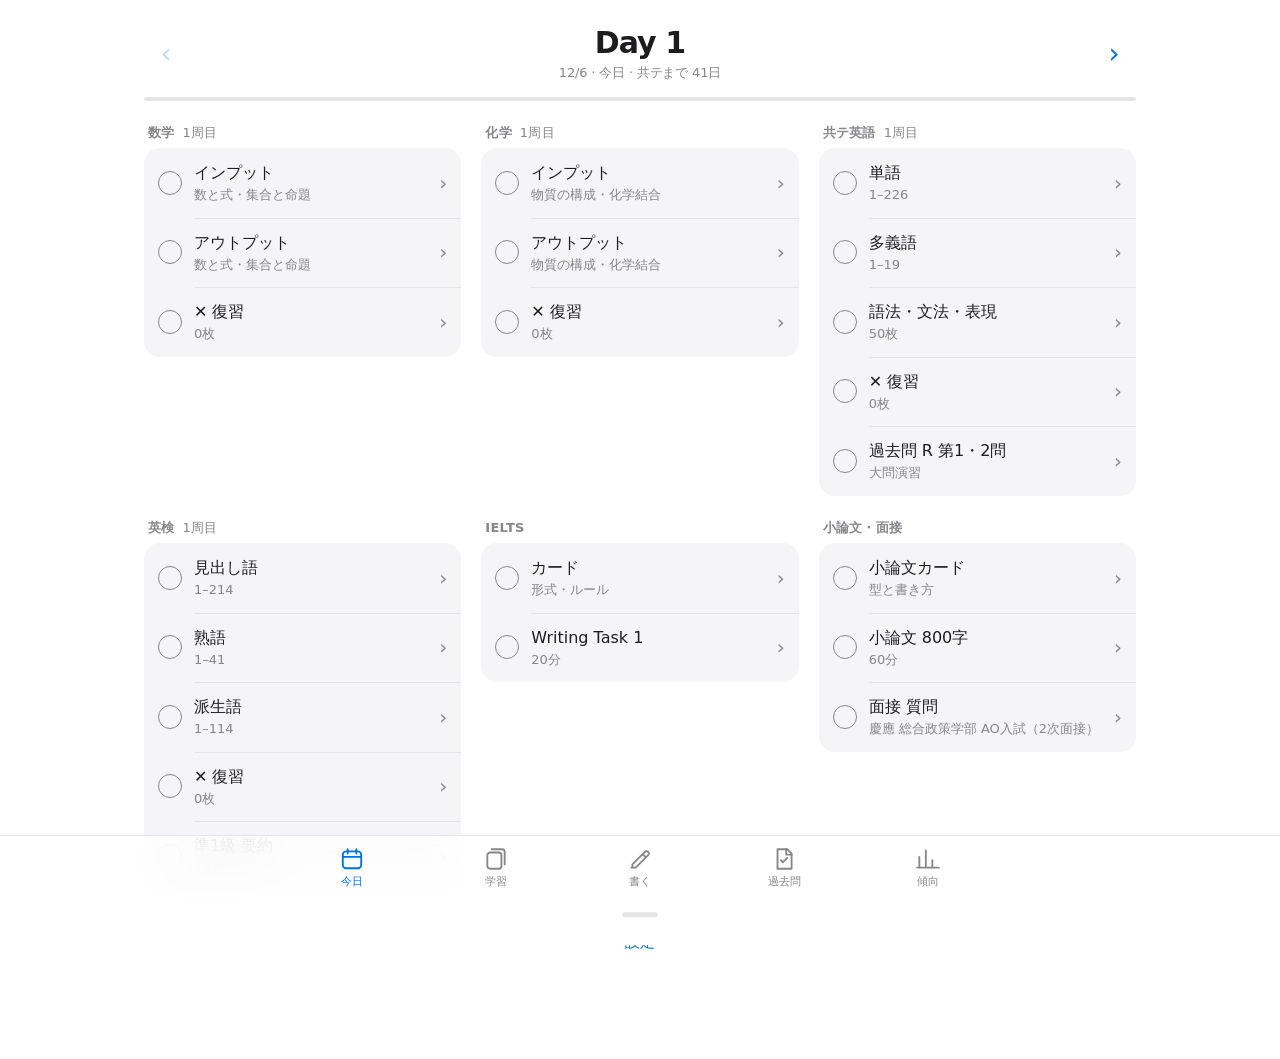
==== index.html @ 3d9c282c "Add 30-day study app: 共テ数学・化学・英語, 英検, IELTS, 小論文 - Daily plan with input/output tasks, ✕ review, pas" ====
<!DOCTYPE html>
<html lang="ja">
<head>
<meta charset="UTF-8">
<meta name="viewport" content="width=device-width,initial-scale=1,viewport-fit=cover">
<meta name="apple-mobile-web-app-capable" content="yes">
<meta name="mobile-web-app-capable" content="yes">
<meta name="apple-mobile-web-app-status-bar-style" content="default">
<meta name="theme-color" content="#ffffff" media="(prefers-color-scheme: light)">
<meta name="theme-color" content="#000000" media="(prefers-color-scheme: dark)">
<title>30日</title>
<link rel="icon" href="icon.svg" type="image/svg+xml">
<link rel="apple-touch-icon" href="icon.svg">
<link rel="manifest" href="manifest.webmanifest">
<link rel="stylesheet" href="style.css">
</head>
<body>

<main id="app">
  <section class="view on" id="v-today">
    <header class="top">
      <button class="nav-btn" id="dPrev" aria-label="前の日">‹</button>
      <div class="ttl">
        <div class="day" id="dTitle">Day 1</div>
        <div class="sub" id="dSub"></div>
      </div>
      <button class="nav-btn" id="dNext" aria-label="次の日">›</button>
    </header>
    <div class="meter"><i id="dBar"></i></div>
    <div id="plan"></div>
    <button class="link" id="openSet">設定</button>
  </section>

  <section class="view" id="v-learn">
    <header class="top plain"><div class="ttl"><div class="day">学習</div></div></header>
    <div class="seg" id="seg"></div>
    <div id="deckHead"></div>
    <ul class="list" id="units"></ul>
  </section>

  <section class="view" id="v-write">
    <header class="top plain"><div class="ttl"><div class="day">書く</div></div><div class="wtime" id="wTime"></div></header>
    <div class="seg" id="wChips"></div>
    <div class="wbox">
      <div class="wtheme"><textarea id="wTheme" rows="2" placeholder="テーマ・設問"></textarea><button class="chip" id="wRand">ランダム</button></div>
      <textarea id="wText" placeholder="本文"></textarea>
      <div class="wbar"><div class="wc" id="wCount"></div><button class="chip" id="wGuide">型</button><button class="chip" id="wTimer">タイマー</button></div>
      <div class="wtpl" id="wTpl">
        <div><b>小論文</b>①主張（設問の言い換え＋立場）→ ②理由 → ③具体例・根拠 → ④反論への配慮 → ⑤結論（再提示＋展望）</div>
        <div><b>要約</b>主張 → 根拠 → 結論を本文の順に、具体例は削る、言い換える</div>
        <div><b>意見論述</b>立場 → 理由1＋例 → 理由2＋例 → 結論</div>
        <div><b>IELTS T1</b>導入（言い換え）→ Overview → 詳細2段落</div>
        <div><b>IELTS T2</b>序論（言い換え＋立場）→ 本論2段落 → 結論</div>
      </div>
    </div>
    <div class="wact"><button class="btn" id="wNew">新規</button><button class="btn pri" id="wSave">保存</button></div>
    <h3 class="lh" id="wDraftsH">下書き</h3>
    <ul class="list" id="wDrafts"></ul>
  </section>

  <section class="view" id="v-past">
    <header class="top plain"><div class="ttl"><div class="day">過去問</div></div></header>
    <h3 class="lh">答え合わせ</h3>
    <ul class="list" id="keys"></ul>
    <h3 class="lh">手元の過去問・資料<label class="chip add">追加<input type="file" id="fAdd" accept="application/pdf,image/*" multiple hidden></label></h3>
    <ul class="list" id="files"></ul>
  </section>

  <section class="view" id="v-trend">
    <header class="top plain"><div class="ttl"><div class="day">傾向</div></div></header>
    <div class="seg" id="tseg"></div>
    <div id="trends"></div>
  </section>
</main>

<nav class="tabs" id="tabs">
  <button class="on" data-v="today"><svg viewBox="0 0 24 24"><rect x="3.5" y="5" width="17" height="15.5" rx="3"/><path d="M3.5 10h17M8 3v4M16 3v4"/></svg><span>今日</span></button>
  <button data-v="learn"><svg viewBox="0 0 24 24"><rect x="4" y="6" width="13" height="15" rx="2.5"/><path d="M8 3h9.5A2.5 2.5 0 0 1 20 5.5V17"/></svg><span>学習</span></button>
  <button data-v="write"><svg viewBox="0 0 24 24"><path d="M4 20h4L19.5 8.5a2.1 2.1 0 0 0-3-3L5 17v3zM14.5 7.5l2 2"/></svg><span>書く</span></button>
  <button data-v="past"><svg viewBox="0 0 24 24"><path d="M6 3h9l4 4v14H6z"/><path d="M14 3v5h5M9 13l2 2 4-4"/></svg><span>過去問</span></button>
  <button data-v="trend"><svg viewBox="0 0 24 24"><path d="M4 20V10M10 20V4M16 20v-7M22 20H2"/></svg><span>傾向</span></button>
</nav>

<!-- カード（アウトプット） -->
<div class="ov" id="ses">
  <div class="ov-top">
    <button class="x" data-close aria-label="閉じる">✕</button>
    <div class="ov-ttl" id="sTitle"></div>
    <div class="cnt" id="sCnt"></div>
  </div>
  <div class="meter thin"><i id="sBar"></i></div>
  <div class="stage">
    <div class="fc" id="fc" role="button" tabindex="0" aria-label="答えを表示">
      <div class="q" id="fq"></div>
      <div class="qx" id="fqx"></div>
      <div class="a" id="fa"></div>
      <div class="ax" id="fax"></div>
      <div class="hint" id="fhint">タップで答え</div>
    </div>
  </div>
  <div class="judge" id="judge">
    <button class="ng" id="bNg" aria-label="まだ">✕</button>
    <button class="ok" id="bOk" aria-label="できた">○</button>
  </div>
  <div class="result" id="result">
    <div class="res-num"><span class="o" id="rOk">0</span><span class="sl">/</span><span id="rAll">0</span></div>
    <div class="res-sub" id="rSub"></div>
    <button class="btn pri" id="rRetry">✕ だけもう一周</button>
    <button class="btn" data-close>閉じる</button>
  </div>
</div>

<!-- インプット（一覧） -->
<div class="ov" id="inp">
  <div class="ov-top">
    <button class="x" data-close aria-label="閉じる">✕</button>
    <div class="ov-ttl" id="iTitle"></div>
    <button class="chip" id="iHide">隠す</button>
  </div>
  <ol class="ilist" id="iList"></ol>
  <div class="ov-foot"><button class="btn pri" id="iDone">インプット完了</button></div>
</div>

<!-- タイマー -->
<div class="ov" id="tmr">
  <div class="ov-top">
    <button class="x" data-close aria-label="閉じる">✕</button>
    <div class="ov-ttl" id="tTitle"></div>
    <div class="cnt"></div>
  </div>
  <div class="tm-wrap">
    <svg class="tm-ring" viewBox="0 0 120 120"><circle cx="60" cy="60" r="54" class="bg"/><circle cx="60" cy="60" r="54" class="fg" id="tRing"/></svg>
    <div class="tm-num" id="tNum">00:00</div>
  </div>
  <div class="tm-btns">
    <button class="btn" id="tReset">リセット</button>
    <button class="btn pri" id="tGo">開始</button>
  </div>
  <div class="ov-foot"><button class="btn" id="tDone">完了にする</button></div>
</div>

<!-- マークシート -->
<div class="ov" id="mark">
  <div class="ov-top">
    <button class="x" data-close aria-label="閉じる">✕</button>
    <div class="ov-ttl" id="mTitle"></div>
    <button class="chip" id="mTimer">タイマー</button>
  </div>
  <div class="mscore" id="mScore"></div>
  <ol class="mlist" id="mList"></ol>
  <div class="ov-foot two"><button class="btn" id="mClear">クリア</button><button class="btn pri" id="mGrade">採点</button></div>
</div>

<button class="pill" id="pill"></button>
<div id="toast"></div>

<!-- シート -->
<div class="sheet-bg" id="sheetBg"></div>
<div class="sheet" id="sheet"></div>


<script src="haptic.js"></script>
<script src="data.js"></script>
<script src="en-data.js"></script>
<script src="trends.js"></script>
<script src="app.js"></script>
</body>
</html>
---- style.css ----
*{margin:0;padding:0;box-sizing:border-box;-webkit-tap-highlight-color:transparent}
:root{
  --bg:#fff;--ink:#1d1d1f;--mute:#86868b;--line:#e5e5e7;--paper:#f5f5f7;--card:#fff;
  --accent:#0071e3;--good:#34c759;--bad:#ff3b30;--blur:rgba(255,255,255,.82);
  --shadow:0 10px 30px rgba(0,0,0,.08),0 0 0 .5px rgba(0,0,0,.06);
  --spring:cubic-bezier(.2,.8,.2,1);
  --font:-apple-system,BlinkMacSystemFont,"SF Pro Text","Hiragino Sans","Hiragino Kaku Gothic ProN","Noto Sans JP",system-ui,sans-serif;
}
@media (prefers-color-scheme:dark){:root:not([data-theme="light"]){
  --bg:#000;--ink:#f5f5f7;--mute:#8e8e93;--line:#2c2c2e;--paper:#1c1c1e;--card:#1c1c1e;
  --accent:#0a84ff;--good:#30d158;--bad:#ff453a;--blur:rgba(22,22,24,.8);
  --shadow:0 10px 30px rgba(0,0,0,.5),0 0 0 .5px rgba(255,255,255,.08);
}}
:root[data-theme="dark"]{
  --bg:#000;--ink:#f5f5f7;--mute:#8e8e93;--line:#2c2c2e;--paper:#1c1c1e;--card:#1c1c1e;
  --accent:#0a84ff;--good:#30d158;--bad:#ff453a;--blur:rgba(22,22,24,.8);
  --shadow:0 10px 30px rgba(0,0,0,.5),0 0 0 .5px rgba(255,255,255,.08);
}
html{font-size:17px;-webkit-text-size-adjust:100%}
body{background:var(--bg);color:var(--ink);font-family:var(--font);line-height:1.5;letter-spacing:-.01em;-webkit-font-smoothing:antialiased;overscroll-behavior-y:none}
button{font:inherit;color:inherit;background:none;border:0;cursor:pointer}
#app{max-width:560px;margin:0 auto;padding:max(env(safe-area-inset-top),16px) 16px calc(96px + env(safe-area-inset-bottom))}
.view{display:none}.view.on{display:block;animation:fade .35s var(--spring)}
@keyframes fade{from{opacity:0;transform:translateY(8px)}to{opacity:1;transform:none}}

/* header */
.top{display:flex;align-items:center;gap:8px;padding:10px 0 14px}
.top .ttl{flex:1;text-align:center}
.top.plain .ttl{text-align:left}
.day{font-size:30px;font-weight:700;letter-spacing:-.03em;line-height:1.1;font-variant-numeric:tabular-nums}
.sub{font-size:13px;color:var(--mute);margin-top:4px;font-variant-numeric:tabular-nums}
.nav-btn{width:44px;height:44px;border-radius:50%;font-size:28px;font-weight:300;color:var(--accent);display:grid;place-items:center}
.nav-btn:active{background:var(--paper)}
.nav-btn:disabled{opacity:.25}
.meter{height:4px;border-radius:2px;background:var(--line);overflow:hidden;margin-bottom:22px}
.meter i{display:block;height:100%;width:0;background:var(--accent);border-radius:2px;transition:width .5s var(--spring)}
.meter.thin{margin:0 16px}

/* plan */
.grp{margin-bottom:22px}
.grp h3{display:flex;align-items:baseline;gap:8px;font-size:13px;font-weight:600;color:var(--mute);padding:0 4px 6px;letter-spacing:.02em}
.grp h3 span{font-weight:500}
.box{background:var(--paper);border-radius:16px;overflow:hidden}
.task{display:flex;align-items:center;gap:12px;padding:13px 14px;min-height:56px;cursor:pointer;position:relative}
.task+.task::before{content:"";position:absolute;top:0;left:50px;right:0;height:.5px;background:var(--line)}
.task:active{background:var(--line)}
.ck{flex:0 0 24px;width:24px;height:24px;border-radius:50%;border:1.6px solid var(--mute);display:grid;place-items:center;transition:all .25s var(--spring)}
.ck::after{content:"";width:6px;height:11px;border:solid #fff;border-width:0 2.2px 2.2px 0;transform:rotate(45deg) translate(-1px,-1px) scale(0);transition:transform .25s var(--spring)}
.task.done .ck{background:var(--good);border-color:var(--good)}
.task.done .ck::after{transform:rotate(45deg) translate(-1px,-1px) scale(1)}
.task .tx{flex:1;min-width:0}
.task b{display:block;font-weight:500;font-size:16px}
.task small{display:block;font-size:13px;color:var(--mute);white-space:nowrap;overflow:hidden;text-overflow:ellipsis}
.task.done b{color:var(--mute)}
.task .go{color:var(--mute);font-size:20px;font-weight:300}
.task .tag{font-size:12px;color:var(--accent);font-weight:600;font-variant-numeric:tabular-nums}
.link{display:block;margin:8px auto 0;color:var(--accent);font-size:15px;padding:10px 16px}
.empty{color:var(--mute);text-align:center;padding:40px 0;font-size:15px}

/* learn */
.seg{display:flex;gap:6px;overflow-x:auto;scrollbar-width:none;margin:0 -16px 16px;padding:0 16px}
.seg::-webkit-scrollbar{display:none}
.seg button{flex:0 0 auto;padding:8px 14px;border-radius:999px;background:var(--paper);font-size:15px;font-weight:500;white-space:nowrap}
.seg button.on{background:var(--ink);color:var(--bg)}
.dh{display:flex;gap:8px;margin-bottom:14px}
.dh button{flex:1;background:var(--paper);border-radius:14px;padding:12px 8px;text-align:center}
.dh button b{display:block;font-size:20px;font-weight:600;font-variant-numeric:tabular-nums}
.dh button small{font-size:12px;color:var(--mute)}
.dh button:active{background:var(--line)}
.list{list-style:none;background:var(--paper);border-radius:16px;overflow:hidden}
.list li{padding:12px 14px;cursor:pointer;position:relative}
.list li+li::before{content:"";position:absolute;top:0;left:14px;right:0;height:.5px;background:var(--line)}
.list li:active{background:var(--line)}
.list .row{display:flex;align-items:baseline;gap:8px}
.list .nm{flex:1;font-size:16px;font-weight:500;min-width:0;overflow:hidden;text-overflow:ellipsis;white-space:nowrap}
.list .mt{font-size:12px;color:var(--mute);font-variant-numeric:tabular-nums;white-space:nowrap}
.list .mt .n{color:var(--bad)}
.bar{height:3px;border-radius:2px;background:var(--line);margin-top:8px;overflow:hidden}
.bar i{display:block;height:100%;background:var(--good);border-radius:2px}

/* trends */
.tr{background:var(--paper);border-radius:16px;padding:16px;margin-bottom:14px}
.tr h4{font-size:18px;font-weight:700;letter-spacing:-.02em}
.tr .ts{font-size:13px;color:var(--mute);margin:2px 0 10px}
.tr table{width:100%;border-collapse:collapse;font-size:14px}
.tr td{padding:7px 0;border-top:.5px solid var(--line);vertical-align:top}
.tr td.k{width:4.6em;color:var(--accent);font-weight:600;white-space:nowrap}
.tr td.p{text-align:right;color:var(--mute);white-space:nowrap;padding-left:8px;font-variant-numeric:tabular-nums}
.tr ul{list-style:none;margin-top:10px}
.tr li{font-size:13px;padding:3px 0 3px 14px;position:relative}
.tr li::before{content:"";position:absolute;left:2px;top:.75em;width:5px;height:5px;border-radius:50%;background:var(--accent)}

/* tabs */
.tabs{position:fixed;left:0;right:0;bottom:0;z-index:20;display:flex;justify-content:center;gap:4px;padding:6px 12px calc(6px + env(safe-area-inset-bottom));background:var(--blur);-webkit-backdrop-filter:blur(20px) saturate(1.8);backdrop-filter:blur(20px) saturate(1.8);border-top:.5px solid var(--line)}
.tabs button{flex:0 1 120px;display:flex;flex-direction:column;align-items:center;gap:2px;padding:4px 0;color:var(--mute);font-size:11px;font-weight:500}
.tabs svg{width:26px;height:26px;fill:none;stroke:currentColor;stroke-width:1.7;stroke-linecap:round;stroke-linejoin:round}
.tabs button.on{color:var(--accent)}

/* overlays */
.ov{position:fixed;inset:0;z-index:40;background:var(--bg);display:flex;flex-direction:column;padding-top:env(safe-area-inset-top);padding-bottom:env(safe-area-inset-bottom);transform:translateY(100%);transition:transform .45s var(--spring);visibility:hidden}
.ov.on{transform:none;visibility:visible}
.ov-top{display:flex;align-items:center;gap:8px;padding:10px 12px;max-width:560px;width:100%;margin:0 auto}
.ov-ttl{flex:1;text-align:center;font-weight:600;font-size:15px;white-space:nowrap;overflow:hidden;text-overflow:ellipsis}
.x{width:40px;height:40px;border-radius:50%;background:var(--paper);font-size:15px;color:var(--mute)}
.cnt{min-width:40px;text-align:right;font-size:13px;color:var(--mute);font-variant-numeric:tabular-nums}
.chip{padding:7px 12px;border-radius:999px;background:var(--paper);font-size:14px;font-weight:500}
.chip.on{background:var(--ink);color:var(--bg)}
.ov-foot{padding:12px 16px;max-width:560px;width:100%;margin:0 auto}
.btn{display:block;width:100%;padding:15px;border-radius:14px;background:var(--paper);font-size:17px;font-weight:600}
.btn.pri{background:var(--accent);color:#fff}
.btn:active{transform:scale(.98);opacity:.9}

/* flash card */
.stage{flex:1;display:flex;align-items:center;justify-content:center;padding:16px;max-width:560px;width:100%;margin:0 auto;min-height:0}
.fc{width:100%;min-height:min(56vh,420px);max-height:100%;overflow:auto;background:var(--card);border-radius:24px;box-shadow:var(--shadow);padding:28px 22px;display:flex;flex-direction:column;justify-content:center;text-align:center;cursor:pointer;touch-action:pan-y;user-select:none;-webkit-user-select:none;transition:transform .35s var(--spring),opacity .25s}
.fc .q{font-size:24px;font-weight:600;line-height:1.35;letter-spacing:-.02em;word-break:break-word}
.fc.en .q{font-size:32px}
.fc .qx,.fc .ax{font-size:15px;color:var(--mute);margin-top:12px;line-height:1.55}
.fc .qx mark,.fc .ax mark{background:none;color:var(--accent);font-weight:600}
.fc .a{font-size:20px;font-weight:500;margin-top:22px;color:var(--accent);line-height:1.45;opacity:0;transform:translateY(10px);transition:all .35s var(--spring)}
.fc .ax{opacity:0;transition:opacity .35s}
.fc.show .a,.fc.show .ax{opacity:1;transform:none}
.fc .hint{font-size:12px;color:var(--mute);margin-top:26px}
.fc.show .hint{display:none}
.fc.sw-l{transform:translateX(-30px) rotate(-3deg);opacity:.4}
.fc.sw-r{transform:translateX(30px) rotate(3deg);opacity:.4}
.judge{display:flex;justify-content:center;gap:40px;padding:8px 0 24px;transition:opacity .25s}
.judge.off{opacity:.25;pointer-events:none}
.judge button{width:76px;height:76px;border-radius:50%;font-size:30px;font-weight:600;display:grid;place-items:center}
.judge .ng{color:var(--bad);background:color-mix(in srgb,var(--bad) 12%,transparent)}
.judge .ok{color:var(--good);background:color-mix(in srgb,var(--good) 14%,transparent)}
.judge button:active{transform:scale(.92)}
.result{display:none;flex:1;flex-direction:column;justify-content:center;gap:12px;padding:24px 16px;max-width:560px;width:100%;margin:0 auto}
#ses.end .stage,#ses.end .judge{display:none}
#ses.end .result{display:flex}
.res-num{text-align:center;font-size:64px;font-weight:200;letter-spacing:-.04em;font-variant-numeric:tabular-nums}
.res-num .o{color:var(--good);font-weight:300}
.res-num .sl{color:var(--mute);margin:0 4px}
.res-sub{text-align:center;color:var(--mute);margin-bottom:20px}

/* input list */
.ilist{flex:1;overflow:auto;list-style:none;padding:4px 16px 16px;max-width:560px;width:100%;margin:0 auto;-webkit-overflow-scrolling:touch}
.ilist li{padding:12px 4px;border-bottom:.5px solid var(--line);cursor:pointer}
.ilist .iq{font-size:15px;font-weight:500}
.ilist .ia{font-size:15px;color:var(--accent);margin-top:2px;transition:opacity .2s}
.ilist .ix{font-size:13px;color:var(--mute);margin-top:4px}
.ilist .ix mark{background:none;color:var(--accent);font-weight:600}
.ilist.hide li:not(.open) .ia{opacity:0}
.ilist.hide li:not(.open) .ix{display:none}

/* timer */
.tm-wrap{position:relative;width:min(72vw,300px);aspect-ratio:1;margin:auto}
.tm-ring{width:100%;height:100%;transform:rotate(-90deg)}
.tm-ring circle{fill:none;stroke-width:5}
.tm-ring .bg{stroke:var(--line)}
.tm-ring .fg{stroke:var(--accent);stroke-linecap:round;stroke-dasharray:339.3;transition:stroke-dashoffset .4s linear}
.tm-num{position:absolute;inset:0;display:grid;place-items:center;font-size:clamp(44px,15vw,64px);font-weight:200;font-variant-numeric:tabular-nums;letter-spacing:-.03em}
.tm-btns{display:flex;gap:12px;padding:0 16px;max-width:560px;width:100%;margin:0 auto}
.pill{position:fixed;top:calc(env(safe-area-inset-top) + 8px);left:50%;transform:translate(-50%,-80px);z-index:30;padding:8px 16px;border-radius:999px;background:var(--ink);color:var(--bg);font-size:14px;font-weight:600;font-variant-numeric:tabular-nums;transition:transform .45s var(--spring);box-shadow:var(--shadow)}
.pill.on{transform:translate(-50%,0)}

/* sheet */
.sheet-bg{position:fixed;inset:0;z-index:50;background:rgba(0,0,0,.3);opacity:0;pointer-events:none;transition:opacity .3s}
.sheet-bg.on{opacity:1;pointer-events:auto}
.sheet{position:fixed;left:0;right:0;bottom:0;z-index:51;max-width:560px;margin:0 auto;background:var(--bg);border-radius:20px 20px 0 0;padding:10px 16px calc(16px + env(safe-area-inset-bottom));transform:translateY(105%);transition:transform .4s var(--spring);max-height:86vh;overflow:auto}
.sheet.on{transform:none}
.sheet::before{content:"";display:block;width:36px;height:5px;border-radius:3px;background:var(--line);margin:0 auto 12px}
.sheet h5{font-size:17px;font-weight:600;text-align:center;margin-bottom:4px}
.sheet .sm{font-size:13px;color:var(--mute);text-align:center;margin-bottom:14px}
.sheet .btn{margin-top:8px}
.sheet .btn.danger{color:var(--bad)}
.opt{display:flex;align-items:center;justify-content:space-between;padding:12px 2px;border-bottom:.5px solid var(--line);font-size:16px}
.opt input[type=date]{font:inherit;color:var(--ink);background:var(--paper);border:0;border-radius:8px;padding:6px 8px}
.tg{position:relative;width:51px;height:31px;border-radius:16px;background:var(--line);transition:background .25s;flex:0 0 51px}
.tg::after{content:"";position:absolute;top:2px;left:2px;width:27px;height:27px;border-radius:50%;background:#fff;box-shadow:0 2px 4px rgba(0,0,0,.2);transition:transform .25s var(--spring)}
.tg.on{background:var(--good)}
.tg.on::after{transform:translateX(20px)}

#hap{position:fixed;left:-100px;top:0;opacity:0;pointer-events:none;width:1px;height:1px;overflow:hidden}
@media (min-width:700px){.fc .q{font-size:28px}.fc.en .q{font-size:38px}}

/* lists headers */
.lh{display:flex;align-items:center;gap:8px;font-size:13px;font-weight:600;color:var(--mute);padding:18px 4px 6px}
.lh .chip{margin-left:auto;color:var(--accent);cursor:pointer}
.list li.gh{cursor:default;font-size:12px;font-weight:600;color:var(--mute);background:var(--bg);padding:14px 4px 4px}
.list li.gh::before,.list li.gh+li::before{display:none}
.list li.nil{cursor:default;text-align:center}
.list:empty{display:none}

/* write */
.top .wtime{font-size:17px;font-weight:600;color:var(--accent);font-variant-numeric:tabular-nums}
.wbox{background:var(--paper);border-radius:16px;padding:12px}
.wtheme{display:flex;gap:8px;align-items:flex-start;margin-bottom:8px}
.wtheme textarea{flex:1}
.wbox textarea{width:100%;border:0;outline:0;resize:none;background:var(--bg);color:var(--ink);border-radius:12px;padding:10px 12px;font:inherit;font-size:16px;line-height:1.7}
#wText{min-height:42vh;resize:vertical}
.wbar{display:flex;align-items:center;gap:8px;margin-top:8px}
.wc{flex:1;font-size:14px;color:var(--mute);font-variant-numeric:tabular-nums}
.wc b{font-size:22px;font-weight:600;color:var(--ink);margin-right:2px}
.wc.ok b{color:var(--good)}.wc.over b{color:var(--bad)}
.wtpl{display:none;margin-top:10px;font-size:13px;line-height:1.6}
.wtpl.on{display:block}
.wtpl div{padding:6px 2px;border-top:.5px solid var(--line)}
.wtpl b{color:var(--accent);margin-right:6px}
.wact{display:flex;gap:10px;margin-top:12px}
.seg button{color:var(--ink)}

/* mark sheet */
.mscore{text-align:center;font-size:13px;color:var(--mute);padding:0 16px;font-variant-numeric:tabular-nums}
.mscore b{font-size:34px;font-weight:300;color:var(--ink)}
.mlist{flex:1;overflow:auto;list-style:none;padding:4px 12px 12px;max-width:560px;width:100%;margin:0 auto}
.msec{font-size:12px;font-weight:600;color:var(--mute);padding:12px 4px 4px}
.mrow{display:flex;align-items:center;gap:6px;padding:4px 0;border-bottom:.5px solid var(--line)}
.mn{width:28px;text-align:right;font-size:13px;color:var(--mute);font-variant-numeric:tabular-nums;flex:0 0 28px}
.mb{flex:1;display:flex;justify-content:space-between;gap:2px}
.mb button{flex:1;max-width:38px;height:34px;border-radius:50%;font-size:14px;font-variant-numeric:tabular-nums;color:var(--mute)}
.mb button.on{background:var(--ink);color:var(--bg)}
.graded .mrow.bad .mn{color:var(--bad);font-weight:700}
.graded .mb button.key{box-shadow:inset 0 0 0 2px var(--good);color:var(--good)}
.graded .mb button.key.on{background:var(--good);color:#fff}
.ov-foot.two{display:flex;gap:10px}

/* toast */
#toast{position:fixed;left:50%;top:40%;z-index:60;transform:translate(-50%,-50%) scale(.85);opacity:0;pointer-events:none;padding:14px 22px;border-radius:18px;background:var(--blur);-webkit-backdrop-filter:blur(20px);backdrop-filter:blur(20px);box-shadow:var(--shadow);font-weight:600;transition:all .35s var(--spring)}
#toast.on{opacity:1;transform:translate(-50%,-50%) scale(1)}

/* 触覚Ultra：押下中の見た目 */
.is-pressed{opacity:.6}
.task .main{flex:1;display:flex;align-items:center;gap:12px;text-align:left;min-width:0;align-self:stretch}
.task{padding:0 14px 0 0}
.task .ck{margin-left:14px}
.task:active{background:none}
.task .main.is-pressed{opacity:.5}

/* 折りたたみ・大画面（iPhone 開いた時 / iPad） */
@media (min-width:720px){
  #app{max-width:1040px;padding-left:24px;padding-right:24px}
  #plan{display:grid;grid-template-columns:1fr 1fr;column-gap:20px;align-items:start}
  #trends{display:grid;grid-template-columns:1fr 1fr;gap:14px;align-items:start}
  #trends .tr{margin:0}
  #units{display:grid;grid-template-columns:1fr 1fr}
  #units li.gh{grid-column:1/-1}
  #units li+li::before{left:0}
  .ov .stage,.ov-top,.ov-foot,.result,.ilist,.mlist{max-width:760px}
  .tabs button{flex-basis:140px}
  #v-write{display:none}
  #v-write.on{display:grid;grid-template-columns:minmax(0,1.6fr) minmax(0,1fr);column-gap:20px;align-items:start}
  #v-write>.top,#v-write>.seg{grid-column:1/-1}
  #v-write>.wbox,#v-write>.wact{grid-column:1}
  #v-write>.lh,#v-write>.list{grid-column:2}
  #v-write>.lh{grid-row:3;padding-top:0}
  #v-write>.list{grid-row:4/6}
  #wText{min-height:60vh}
}
@media (min-width:1100px){#plan{grid-template-columns:1fr 1fr 1fr}}
/* 2画面（ヒンジあり）：ヒンジをまたがないよう列を分ける */
@media (horizontal-viewport-segments:2){
  #app{max-width:none;padding-left:16px;padding-right:16px}
  #plan,#trends,#units{display:grid;grid-template-columns:1fr 1fr;column-gap:calc(env(viewport-segment-left 1 0,0px) - env(viewport-segment-right 0 0,0px) + 32px)}
}
.task .main{padding:13px 0}
.opt input[switch]{width:44px;height:26px;accent-color:var(--good)}
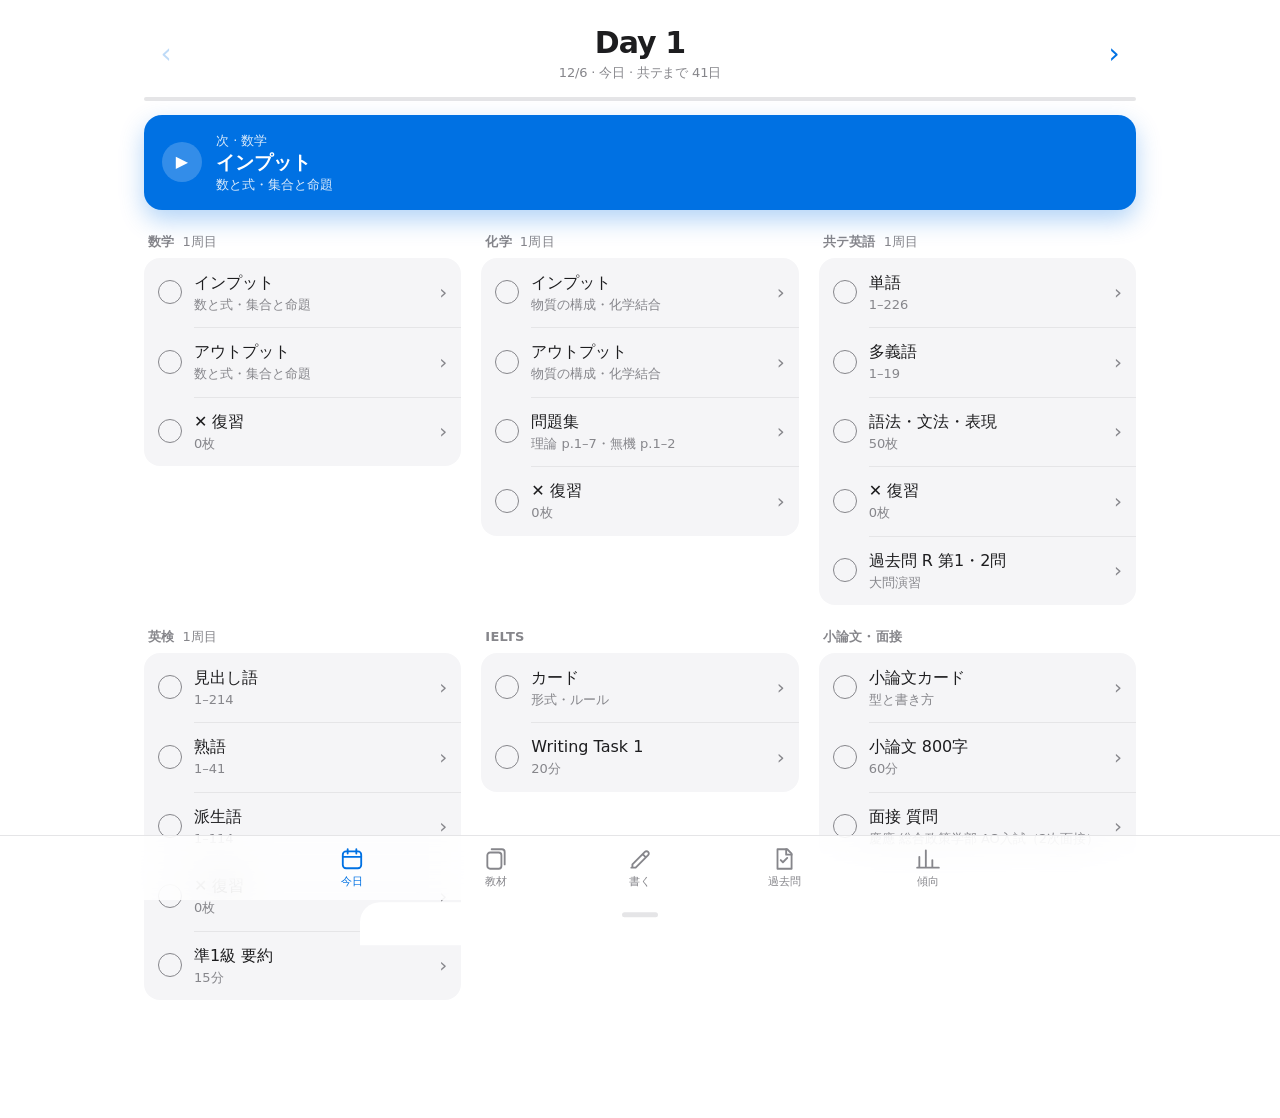
==== commit daf8e4d7: "Remove settings, add next-task button and materials hub - No settings: all subjects and haptics alwa" ====
--- a/index.html
+++ b/index.html
@@ -27,15 +27,21 @@
       <button class="nav-btn" id="dNext" aria-label="次の日">›</button>
     </header>
     <div class="meter"><i id="dBar"></i></div>
+    <button class="next" id="next"><span class="nx" id="nextIn"></span></button>
     <div id="plan"></div>
-    <button class="link" id="openSet">設定</button>
   </section>
 
   <section class="view" id="v-learn">
-    <header class="top plain"><div class="ttl"><div class="day">学習</div></div></header>
-    <div class="seg" id="seg"></div>
-    <div id="deckHead"></div>
-    <ul class="list" id="units"></ul>
+    <header class="top plain"><div class="ttl"><div class="day">教材</div></div></header>
+    <div class="search"><svg viewBox="0 0 24 24"><circle cx="10.5" cy="10.5" r="6.5"/><path d="M20 20l-4.6-4.6"/></svg><input id="q" type="search" placeholder="単語・公式・用語をさがす" autocomplete="off" enterkeyhint="search"></div>
+    <ul class="list hits" id="hits"></ul>
+    <div class="tiles" id="lib"></div>
+    <div id="deckView">
+      <button class="back" id="back">‹ 教材</button>
+      <h2 class="dname" id="deckName"></h2>
+      <div id="deckHead"></div>
+      <ul class="list" id="units"></ul>
+    </div>
   </section>
 
   <section class="view" id="v-write">
@@ -75,7 +81,7 @@
 
 <nav class="tabs" id="tabs">
   <button class="on" data-v="today"><svg viewBox="0 0 24 24"><rect x="3.5" y="5" width="17" height="15.5" rx="3"/><path d="M3.5 10h17M8 3v4M16 3v4"/></svg><span>今日</span></button>
-  <button data-v="learn"><svg viewBox="0 0 24 24"><rect x="4" y="6" width="13" height="15" rx="2.5"/><path d="M8 3h9.5A2.5 2.5 0 0 1 20 5.5V17"/></svg><span>学習</span></button>
+  <button data-v="learn"><svg viewBox="0 0 24 24"><rect x="4" y="6" width="13" height="15" rx="2.5"/><path d="M8 3h9.5A2.5 2.5 0 0 1 20 5.5V17"/></svg><span>教材</span></button>
   <button data-v="write"><svg viewBox="0 0 24 24"><path d="M4 20h4L19.5 8.5a2.1 2.1 0 0 0-3-3L5 17v3zM14.5 7.5l2 2"/></svg><span>書く</span></button>
   <button data-v="past"><svg viewBox="0 0 24 24"><path d="M6 3h9l4 4v14H6z"/><path d="M14 3v5h5M9 13l2 2 4-4"/></svg><span>過去問</span></button>
   <button data-v="trend"><svg viewBox="0 0 24 24"><path d="M4 20V10M10 20V4M16 20v-7M22 20H2"/></svg><span>傾向</span></button>
@@ -134,7 +140,7 @@
   </div>
   <div class="tm-btns">
     <button class="btn" id="tReset">リセット</button>
-    <button class="btn pri" id="tGo">開始</button>
+    <button class="btn pri" id="tGo"><span id="tGoTx">開始</span></button>
   </div>
   <div class="ov-foot"><button class="btn" id="tDone">完了にする</button></div>
 </div>
@@ -151,7 +157,7 @@
   <div class="ov-foot two"><button class="btn" id="mClear">クリア</button><button class="btn pri" id="mGrade">採点</button></div>
 </div>
 
-<button class="pill" id="pill"></button>
+<button class="pill" id="pill"><span id="pillTx"></span></button>
 <div id="toast"></div>
 
 <!-- シート -->
--- a/style.css
+++ b/style.css
@@ -260,3 +260,41 @@
 }
 .task .main{padding:13px 0}
 .opt input[switch]{width:44px;height:26px;accent-color:var(--good)}
+
+/* 次にやること */
+.next{display:flex;align-items:center;gap:14px;width:100%;text-align:left;background:var(--accent);color:#fff;border-radius:18px;padding:16px 18px;margin:-8px 0 22px;box-shadow:0 10px 24px color-mix(in srgb,var(--accent) 30%,transparent)}
+.next .pl{flex:0 0 40px;height:40px;border-radius:50%;background:rgba(255,255,255,.2);display:grid;place-items:center;font-size:16px}
+.next .tx{flex:1;min-width:0}
+.next b{display:block;font-size:19px;font-weight:600;line-height:1.3}
+.next small{display:block;font-size:13px;opacity:.85;white-space:nowrap;overflow:hidden;text-overflow:ellipsis}
+.next.fin{background:var(--paper);color:var(--ink);box-shadow:none}
+.next.fin small{color:var(--mute);opacity:1}
+
+/* 教材 */
+.search{display:flex;align-items:center;gap:8px;background:var(--paper);border-radius:12px;padding:0 12px;margin-bottom:16px}
+.search svg{width:18px;height:18px;flex:0 0 18px;fill:none;stroke:var(--mute);stroke-width:2;stroke-linecap:round}
+.search input{flex:1;min-width:0;border:0;outline:0;background:none;color:var(--ink);font:inherit;font-size:16px;padding:11px 0;-webkit-appearance:none;appearance:none}
+.tiles{display:grid;grid-template-columns:1fr 1fr;gap:10px}
+.tile{position:relative;display:flex;flex-direction:column;align-items:flex-start;gap:2px;text-align:left;background:var(--paper);border-radius:18px;padding:16px 14px 14px;min-height:118px}
+.tile i{font-style:normal;width:36px;height:36px;border-radius:10px;display:grid;place-items:center;background:var(--accent);color:#fff;font-weight:700;font-size:17px;margin-bottom:8px}
+.tile.ext i{background:var(--bg);color:var(--ink);box-shadow:inset 0 0 0 .5px var(--line)}
+.tile b{font-size:17px;font-weight:600}
+.tile small{font-size:12px;color:var(--mute);font-variant-numeric:tabular-nums}
+.tile .bar{display:block;width:100%;height:3px;border-radius:2px;background:var(--line);margin-top:auto;overflow:hidden}
+.tile .bar em{display:block;height:100%;background:var(--good)}
+.tile:active{transform:scale(.98)}
+.back{color:var(--accent);font-size:16px;padding:4px 0 2px}
+.dname{font-size:24px;font-weight:700;letter-spacing:-.02em;margin:2px 0 12px}
+.dh button:disabled{opacity:1;cursor:default}
+.hits li{cursor:pointer}
+.hits .hq{font-size:16px;font-weight:500}
+.hits .ha{font-size:15px;color:var(--accent);margin-top:2px}
+.hits .hm{font-size:12px;color:var(--mute);margin-top:4px}
+.refs{background:var(--paper);border-radius:12px;padding:8px 12px;margin:4px 0 6px;font-size:13px}
+.refs div{padding:4px 0}
+.refs div+div{border-top:.5px solid var(--line)}
+@media (min-width:720px){
+  .tiles{grid-template-columns:repeat(4,1fr)}
+  .next{max-width:none}
+}
+.next .nx{display:flex;align-items:center;gap:14px;width:100%}
